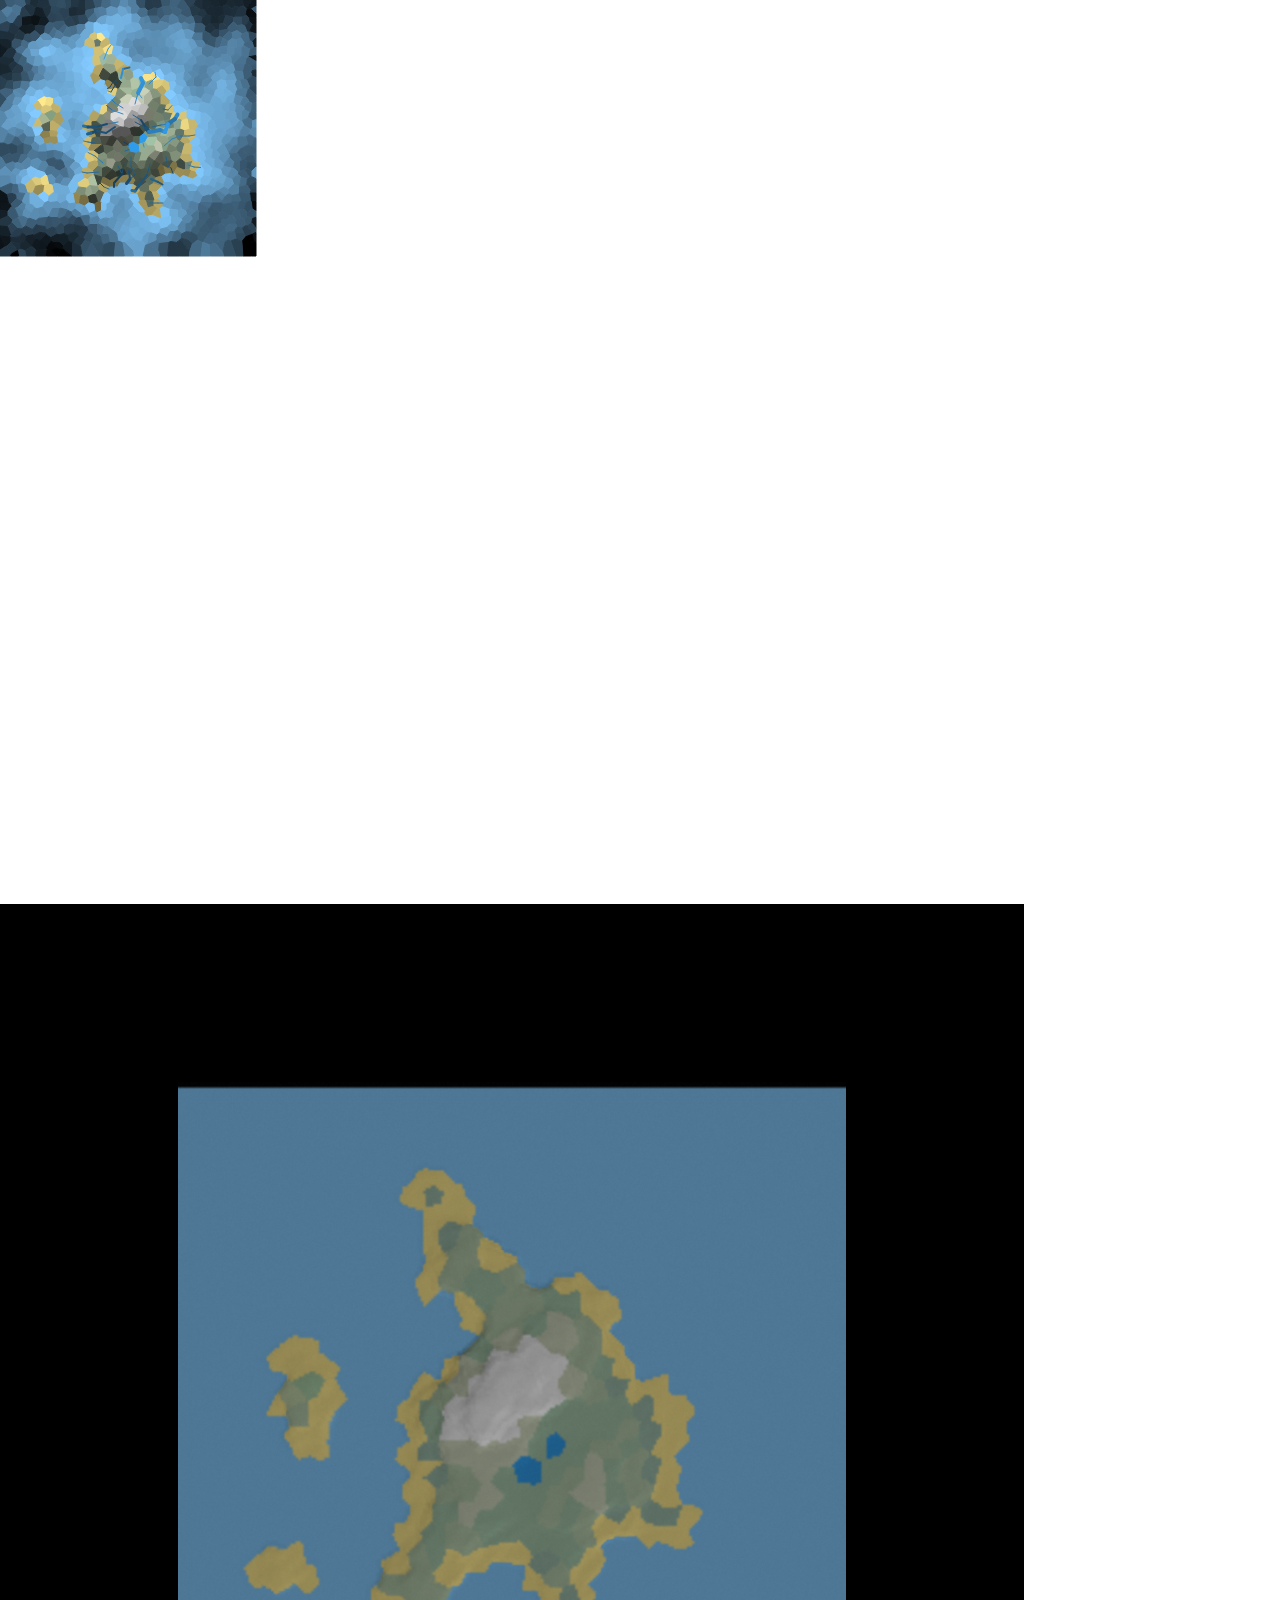
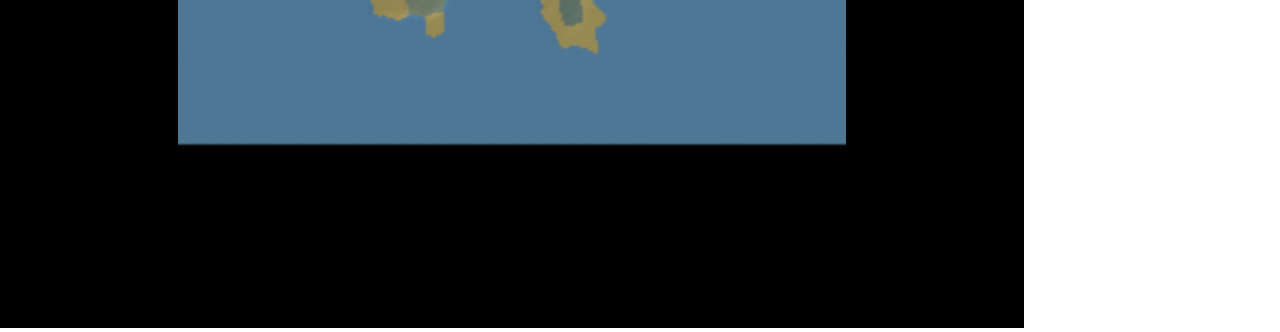
==== index.html @ a9c07492 "Update README.md and add disclaimer" ====
﻿<!DOCTYPE html>
<html>
	<head>
		<meta http-equiv="Content-Type" content="text/html; charset=utf-8"/>
		<title>Map</title>
        
        <link href="css/map.css" rel="stylesheet">

        <script type="text/javascript" src="src/libraries/rhill-voronoi-core.min.js"></script>        
        <script type="text/javascript" src="src/libraries/Simplex.js"></script>
        <script type="text/javascript" src="src/libraries/perlin.js"></script>

        <script type="text/javascript" src="src/libraries/paper.js"></script>

        <script type="text/javascript" src="src/libraries/three.js"></script>
        <script type="text/javascript" src="src/libraries/OrbitControls.js"></script>

        <script type="text/javascript" src="src/Island.js"></script>
        <script type="text/javascript" src="src/PaperRenderer.js"></script>
        <script type="text/javascript" src="src/ThreeJsRenderer.js"></script>
	</head>

	<body>
        <canvas id="paperCanvas" resize="true"></canvas>
        <canvas id="perlinNoiseCanvas" hidden="true"></canvas>
        <canvas id="threeJsCanvas" resize="true"></canvas>
        
        <script type="application/javascript">        
        window.onload = function(e) {
            var paperCanvas = document.getElementById('paperCanvas');
            var perlinNoiseCanvas = document.getElementById('perlinNoiseCanvas');
            var threeJsCanvas = document.getElementById('threeJsCanvas');

            paperCanvas.onclick = function() {
                PaperRenderer.toggleDebug();
                perlinNoiseCanvas.style.display = (perlinNoiseCanvas.style.display == 'block' ? 'none' : 'block');
            }; 

        var userConfig = {
            width: 256,
            height: 256,
            perlinWidth: 256,
            perlinHeight: 256,
            allowDebug: true, // if set to true, you can clic on the map to enter "debug" mode. Warning : debug mode is slow to initialize, set to false for faster rendering.
            nbSites: 1000, //10000, // nb of voronoi cell
            sitesDistribution: 'hexagon', // distribution of the site : random, square or hexagon
            sitesRandomisation: 80, // will move each site in a random way (in %), for the square or hexagon distribution to look more random
            nbGraphRelaxation: 0, // nb of time we apply the relaxation algo to the voronoi graph (slow !), for the random distribution to look less random
            cliffsThreshold: 0.15,
            lakesThreshold: 0.005, // lake elevation will increase by this value (* the river size) when a new river end inside
            nbRivers: 50, //(10000 / 200),
            maxRiversSize: 4,
            shading: 0.35,
            shadeOcean: true
        }

        var result = Island.generate(userConfig, perlinNoiseCanvas);        

        PaperRenderer.render(paperCanvas, result.diagram, result.sites, userConfig);        

        ThreeJsRenderer.render(threeJsCanvas, result.diagram, result.sites, userConfig);        
    };
    </script>
        <noscript>You need to enable Javascript in your browser for this page to display properly.</noscript>
	</body>
</html>
---- css/map.css ----
body {
    display: block;
    margin: 0; 
    padding: 0:
}

#island { 
    display: block;
}
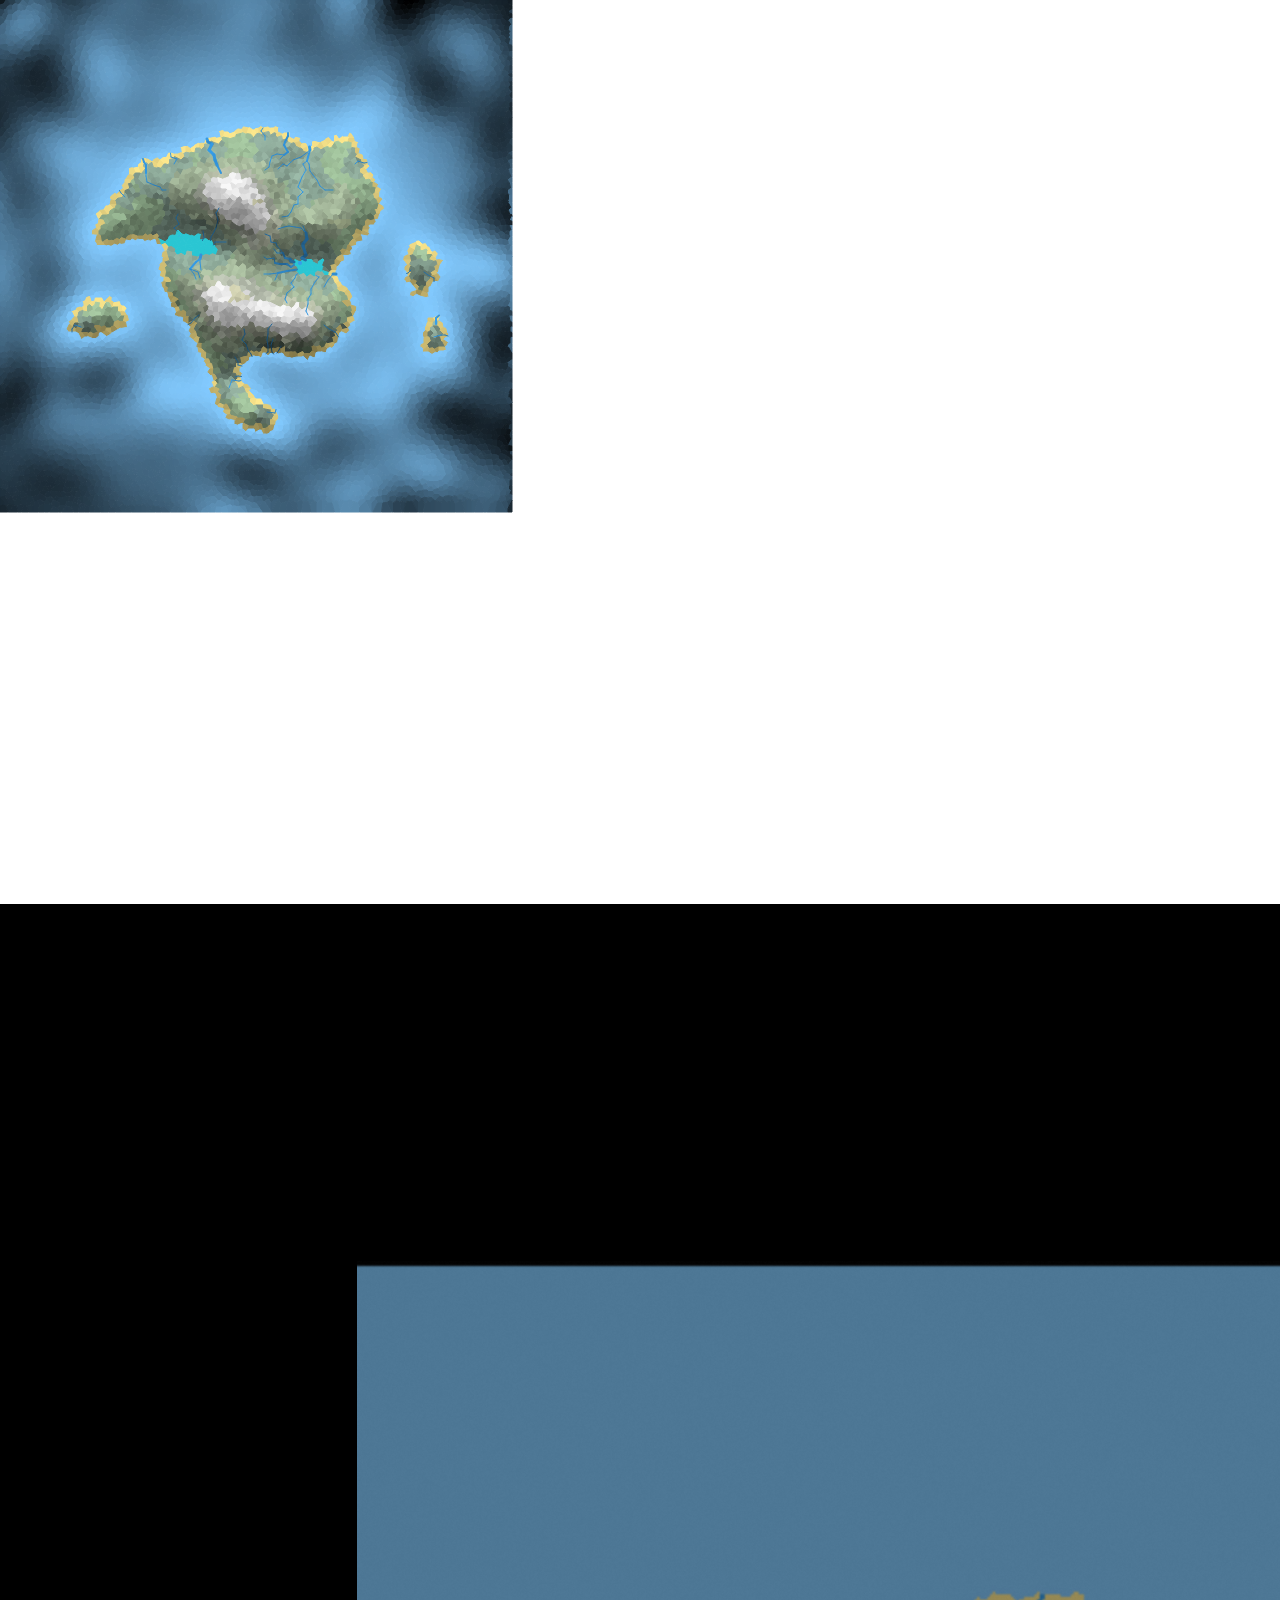
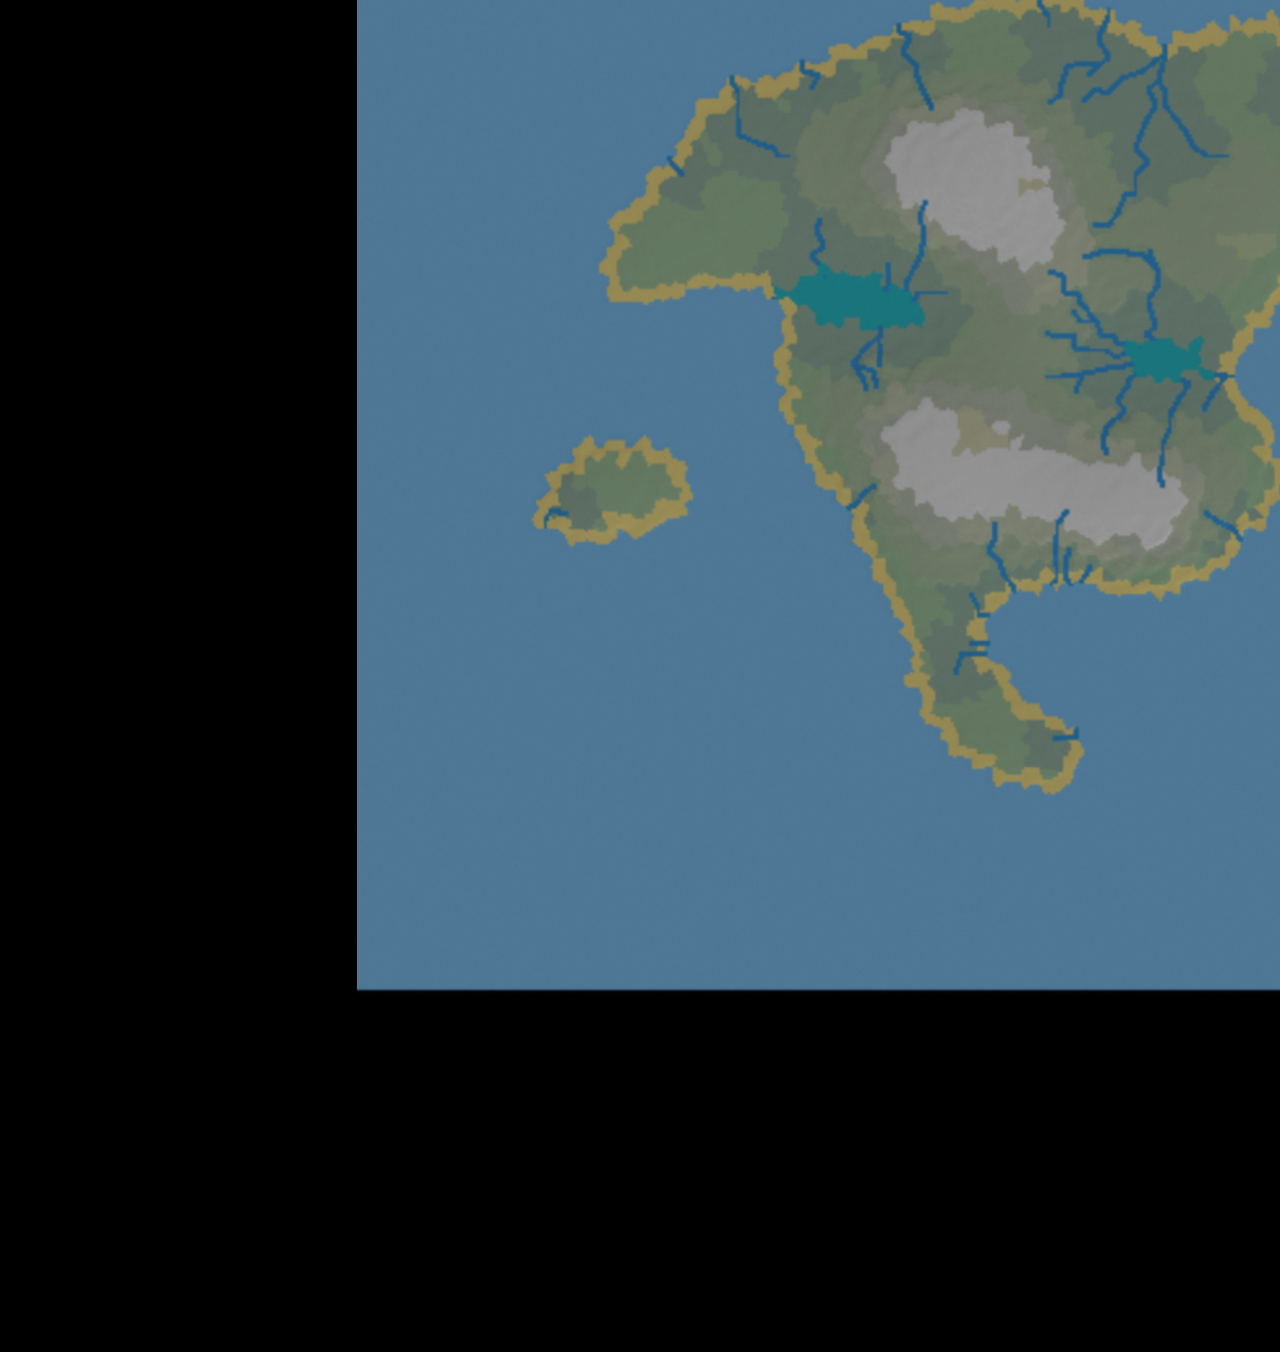
==== commit 70cc6e5d: "Rendering rivers" ====
--- a/index.html
+++ b/index.html
@@ -37,12 +37,12 @@
             }; 
 
         var userConfig = {
-            width: 256,
-            height: 256,
+            width: 512,
+            height: 512,
             perlinWidth: 256,
             perlinHeight: 256,
             allowDebug: true, // if set to true, you can clic on the map to enter "debug" mode. Warning : debug mode is slow to initialize, set to false for faster rendering.
-            nbSites: 1000, //10000, // nb of voronoi cell
+            nbSites: 10000, //10000, // nb of voronoi cell
             sitesDistribution: 'hexagon', // distribution of the site : random, square or hexagon
             sitesRandomisation: 80, // will move each site in a random way (in %), for the square or hexagon distribution to look more random
             nbGraphRelaxation: 0, // nb of time we apply the relaxation algo to the voronoi graph (slow !), for the random distribution to look less random
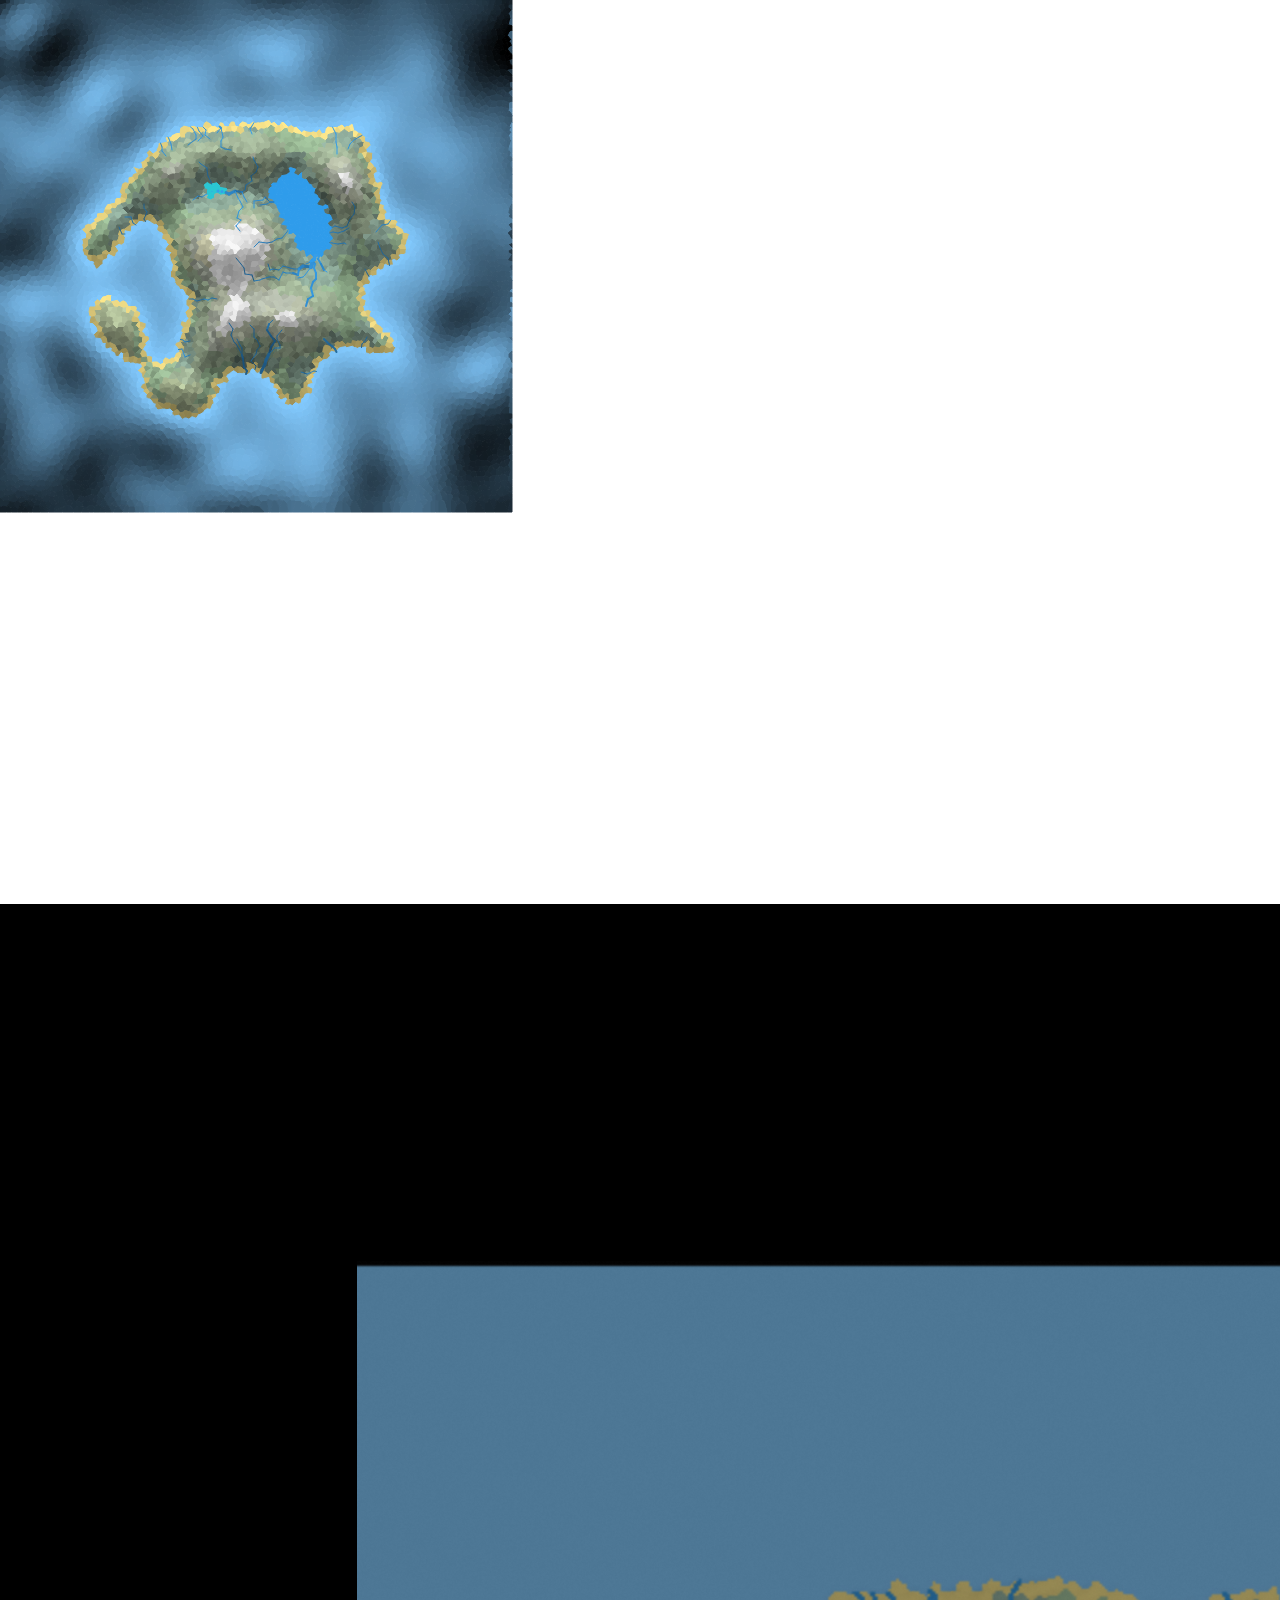
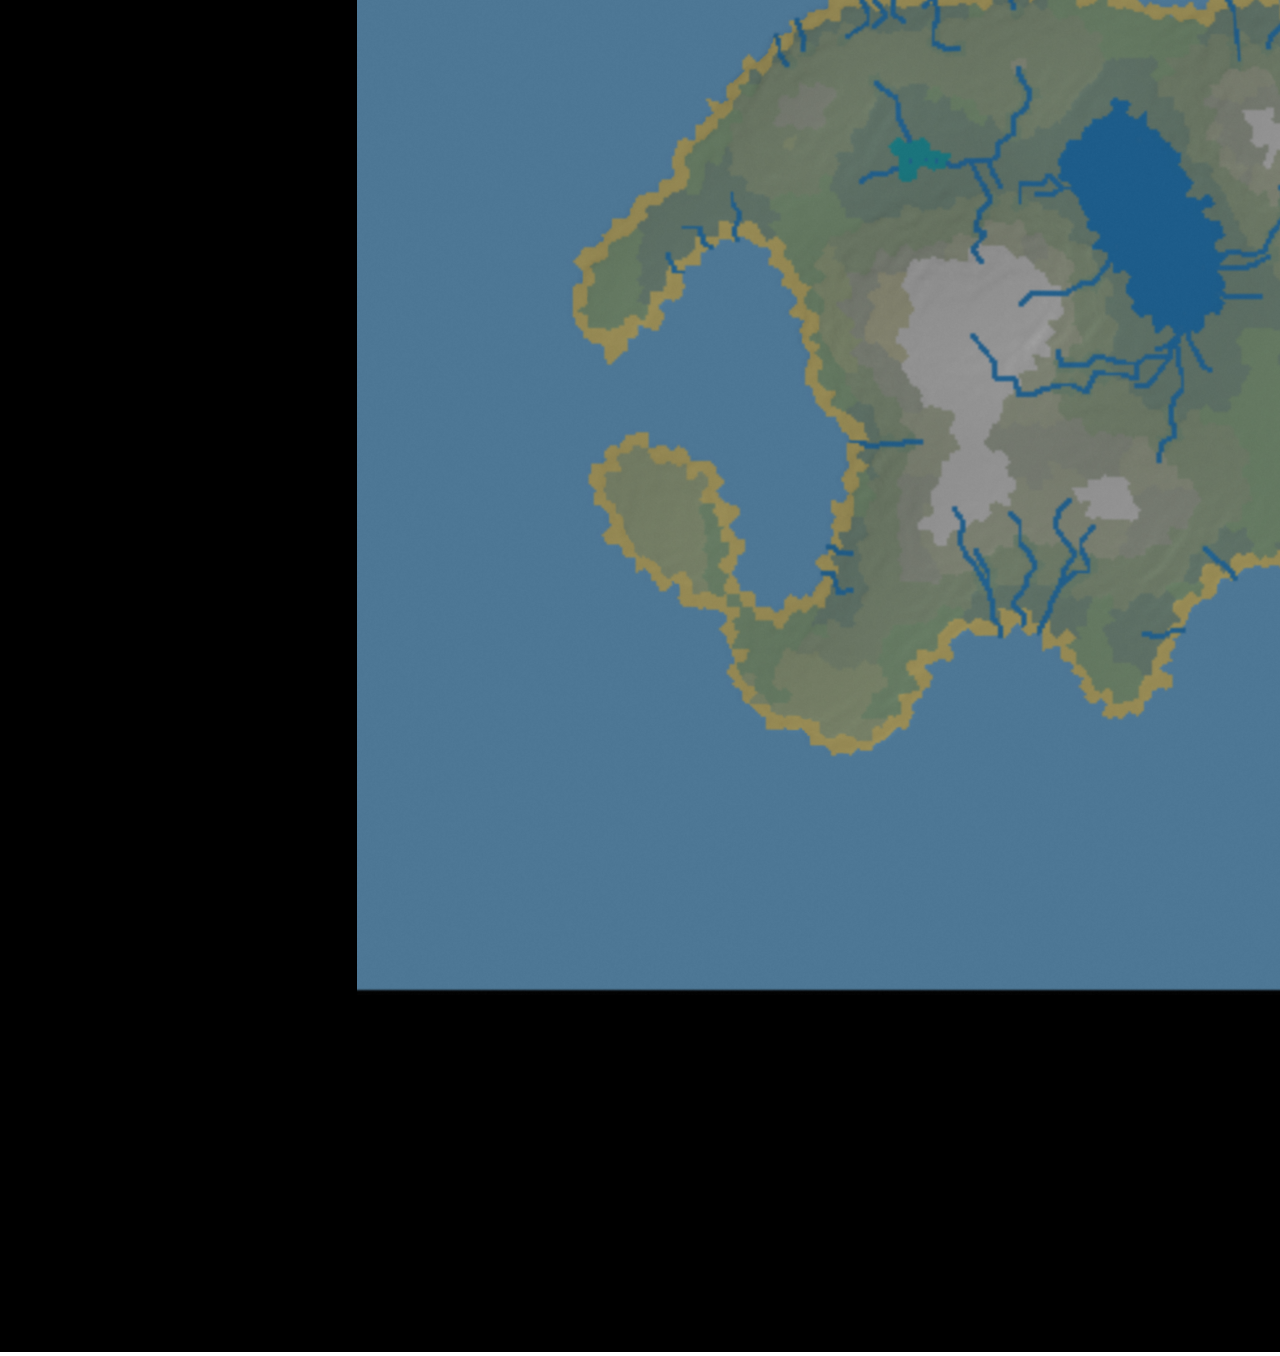
==== commit 56df5581: "Add timer to count how much time takes to render" ====
--- a/index.html
+++ b/index.html
@@ -25,7 +25,7 @@
         <canvas id="perlinNoiseCanvas" hidden="true"></canvas>
         <canvas id="threeJsCanvas" resize="true"></canvas>
         
-        <script type="application/javascript">        
+        <script type="application/javascript">
         window.onload = function(e) {
             var paperCanvas = document.getElementById('paperCanvas');
             var perlinNoiseCanvas = document.getElementById('perlinNoiseCanvas');
@@ -34,7 +34,7 @@
             paperCanvas.onclick = function() {
                 PaperRenderer.toggleDebug();
                 perlinNoiseCanvas.style.display = (perlinNoiseCanvas.style.display == 'block' ? 'none' : 'block');
-            }; 
+            };
 
         var userConfig = {
             width: 512,
@@ -54,11 +54,14 @@
             shadeOcean: true
         }
 
-        var result = Island.generate(userConfig, perlinNoiseCanvas);        
+        var result = Island.generate(userConfig, perlinNoiseCanvas);
 
-        PaperRenderer.render(paperCanvas, result.diagram, result.sites, userConfig);        
+        PaperRenderer.render(paperCanvas, result.diagram, result.sites, userConfig);
 
-        ThreeJsRenderer.render(threeJsCanvas, result.diagram, result.sites, userConfig);        
+        var rendererStartTime = new Date().getTime();
+        ThreeJsRenderer.render(threeJsCanvas, result.diagram, result.sites, userConfig);
+        var renderedTime = new Date().getTime() - rendererStartTime;
+        console.log("ThreeJsRendere took: " + renderedTime + " seconds");
     };
     </script>
         <noscript>You need to enable Javascript in your browser for this page to display properly.</noscript>
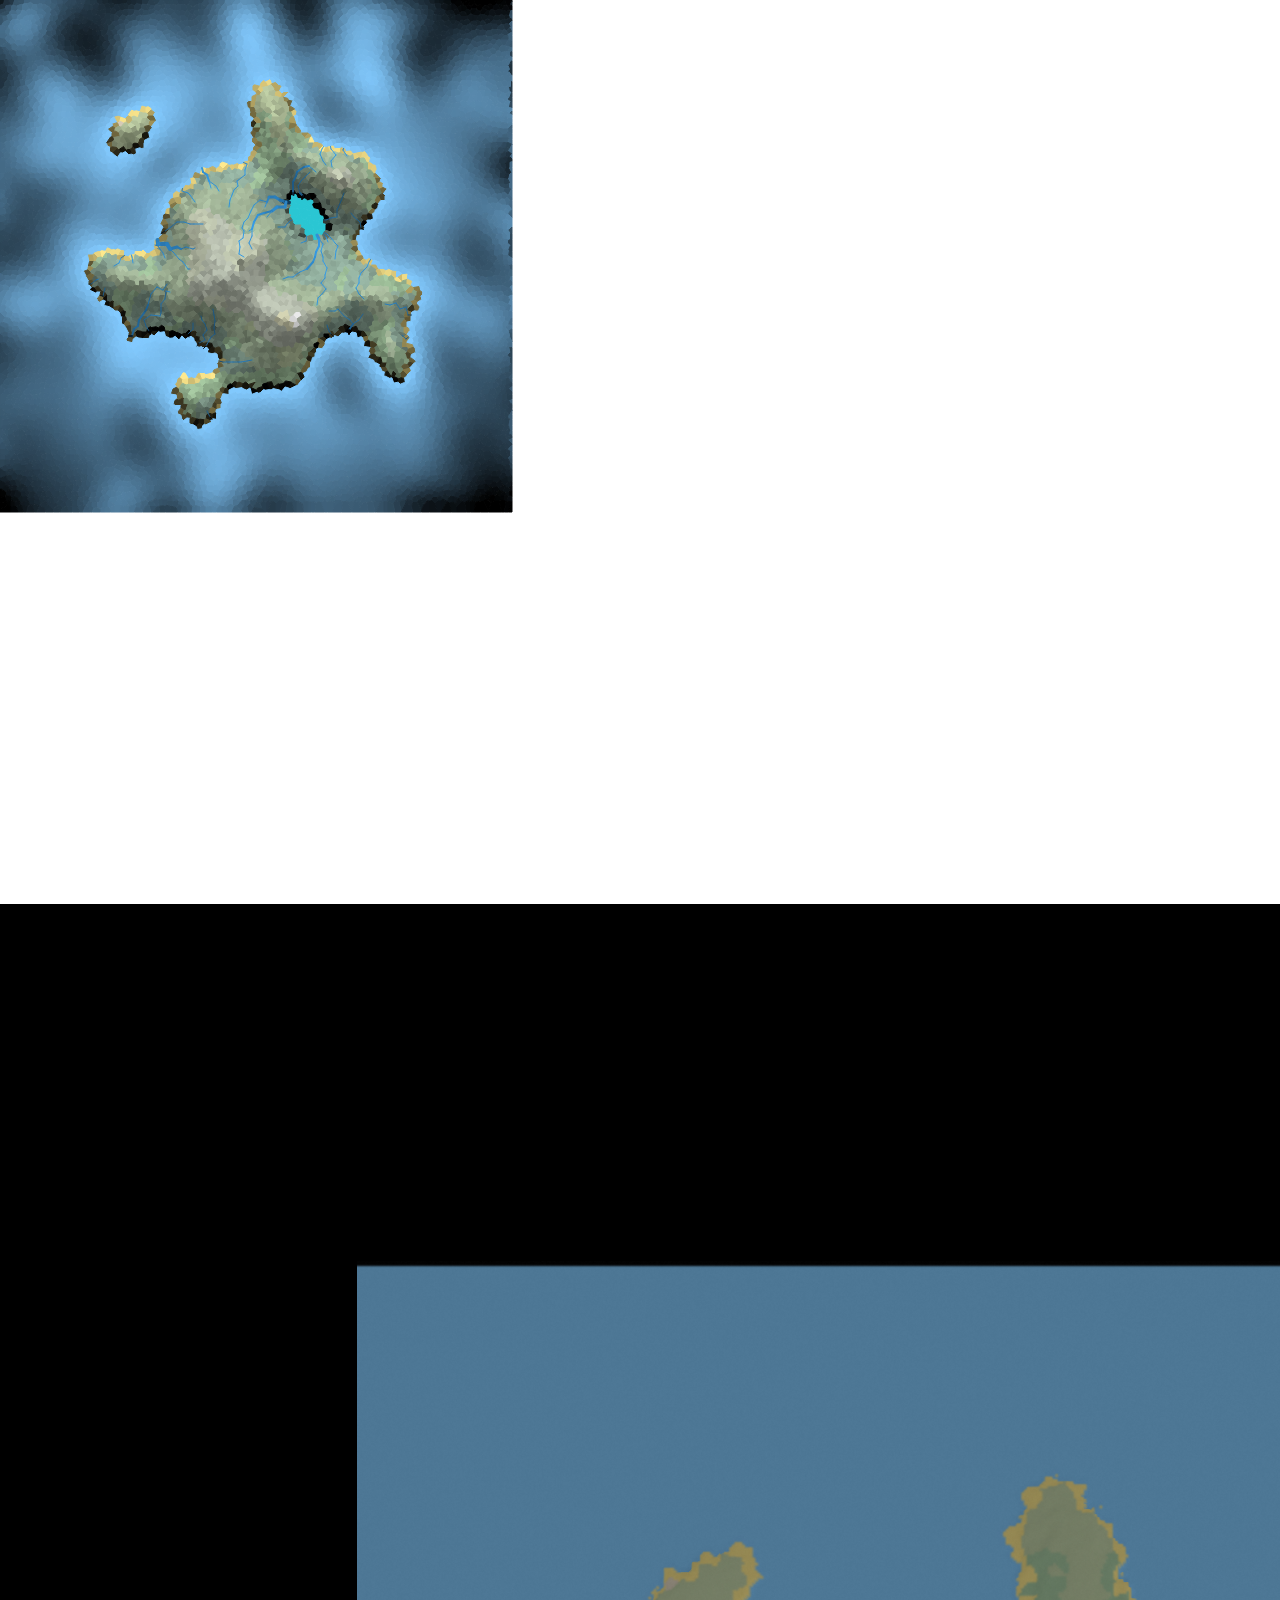
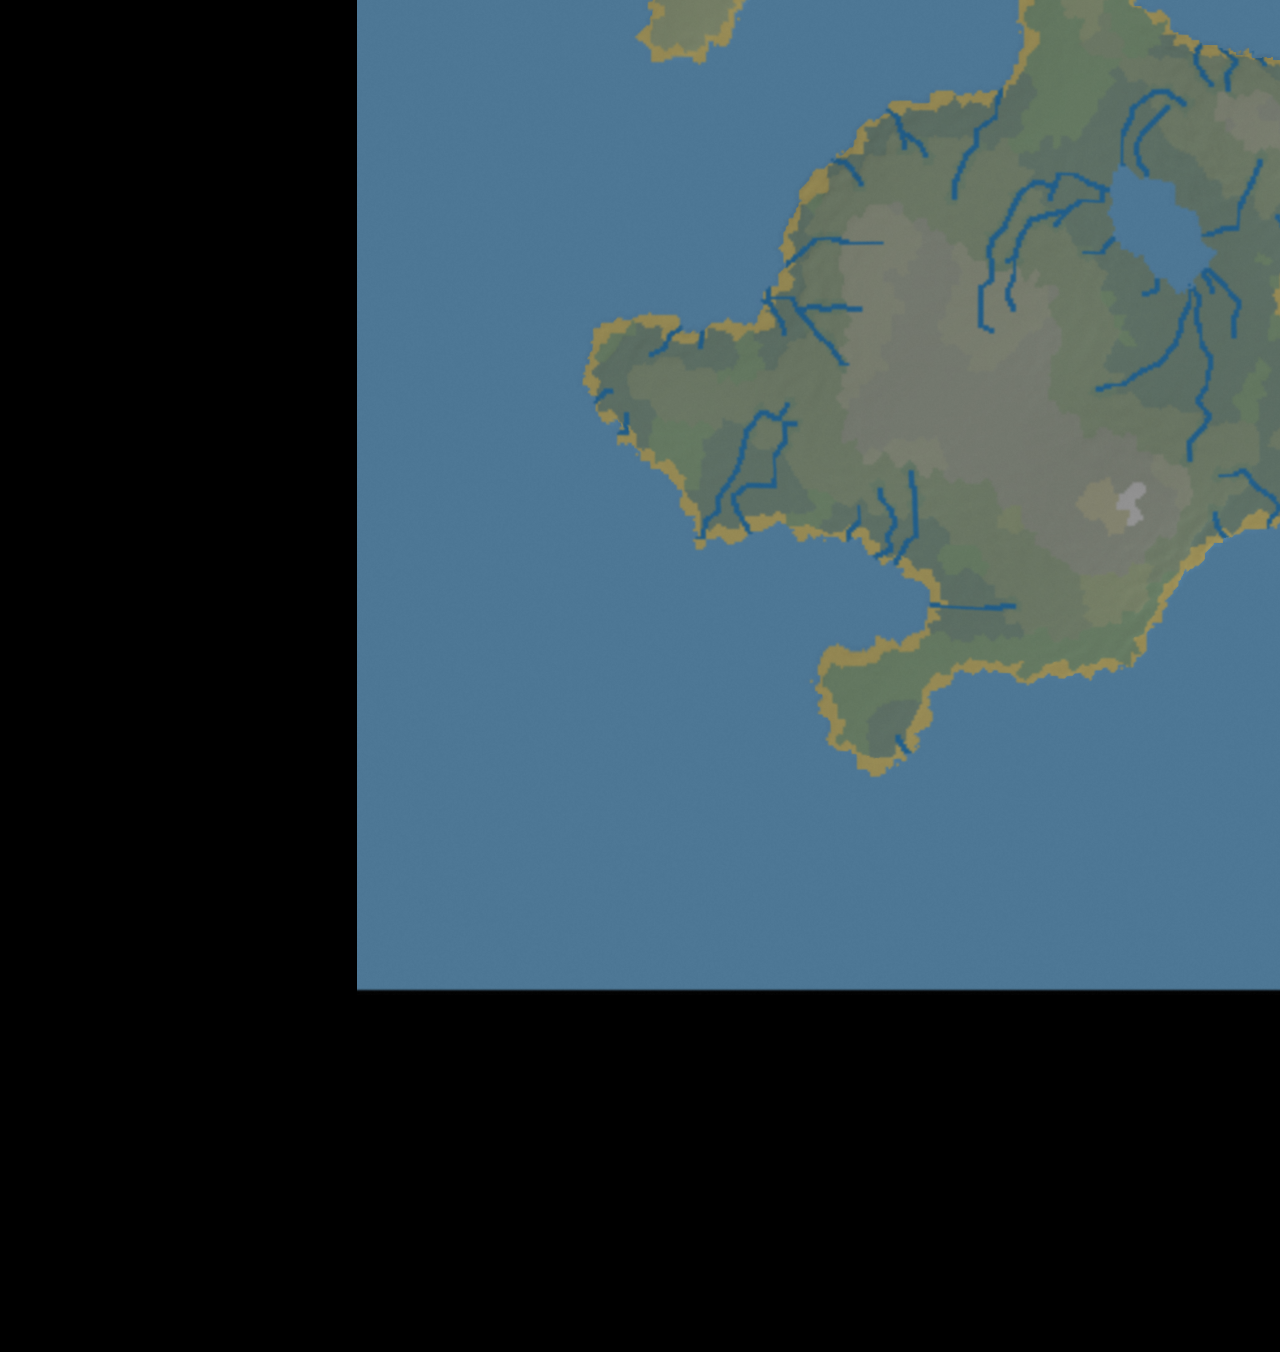
==== commit 109c2767: "Improve render process" ====
--- a/index.html
+++ b/index.html
@@ -61,7 +61,7 @@
         var rendererStartTime = new Date().getTime();
         ThreeJsRenderer.render(threeJsCanvas, result.diagram, result.sites, userConfig);
         var renderedTime = new Date().getTime() - rendererStartTime;
-        console.log("ThreeJsRendere took: " + renderedTime + " seconds");
+        console.log("ThreeJsRendere took: " + renderedTime + " miliseconds");
     };
     </script>
         <noscript>You need to enable Javascript in your browser for this page to display properly.</noscript>
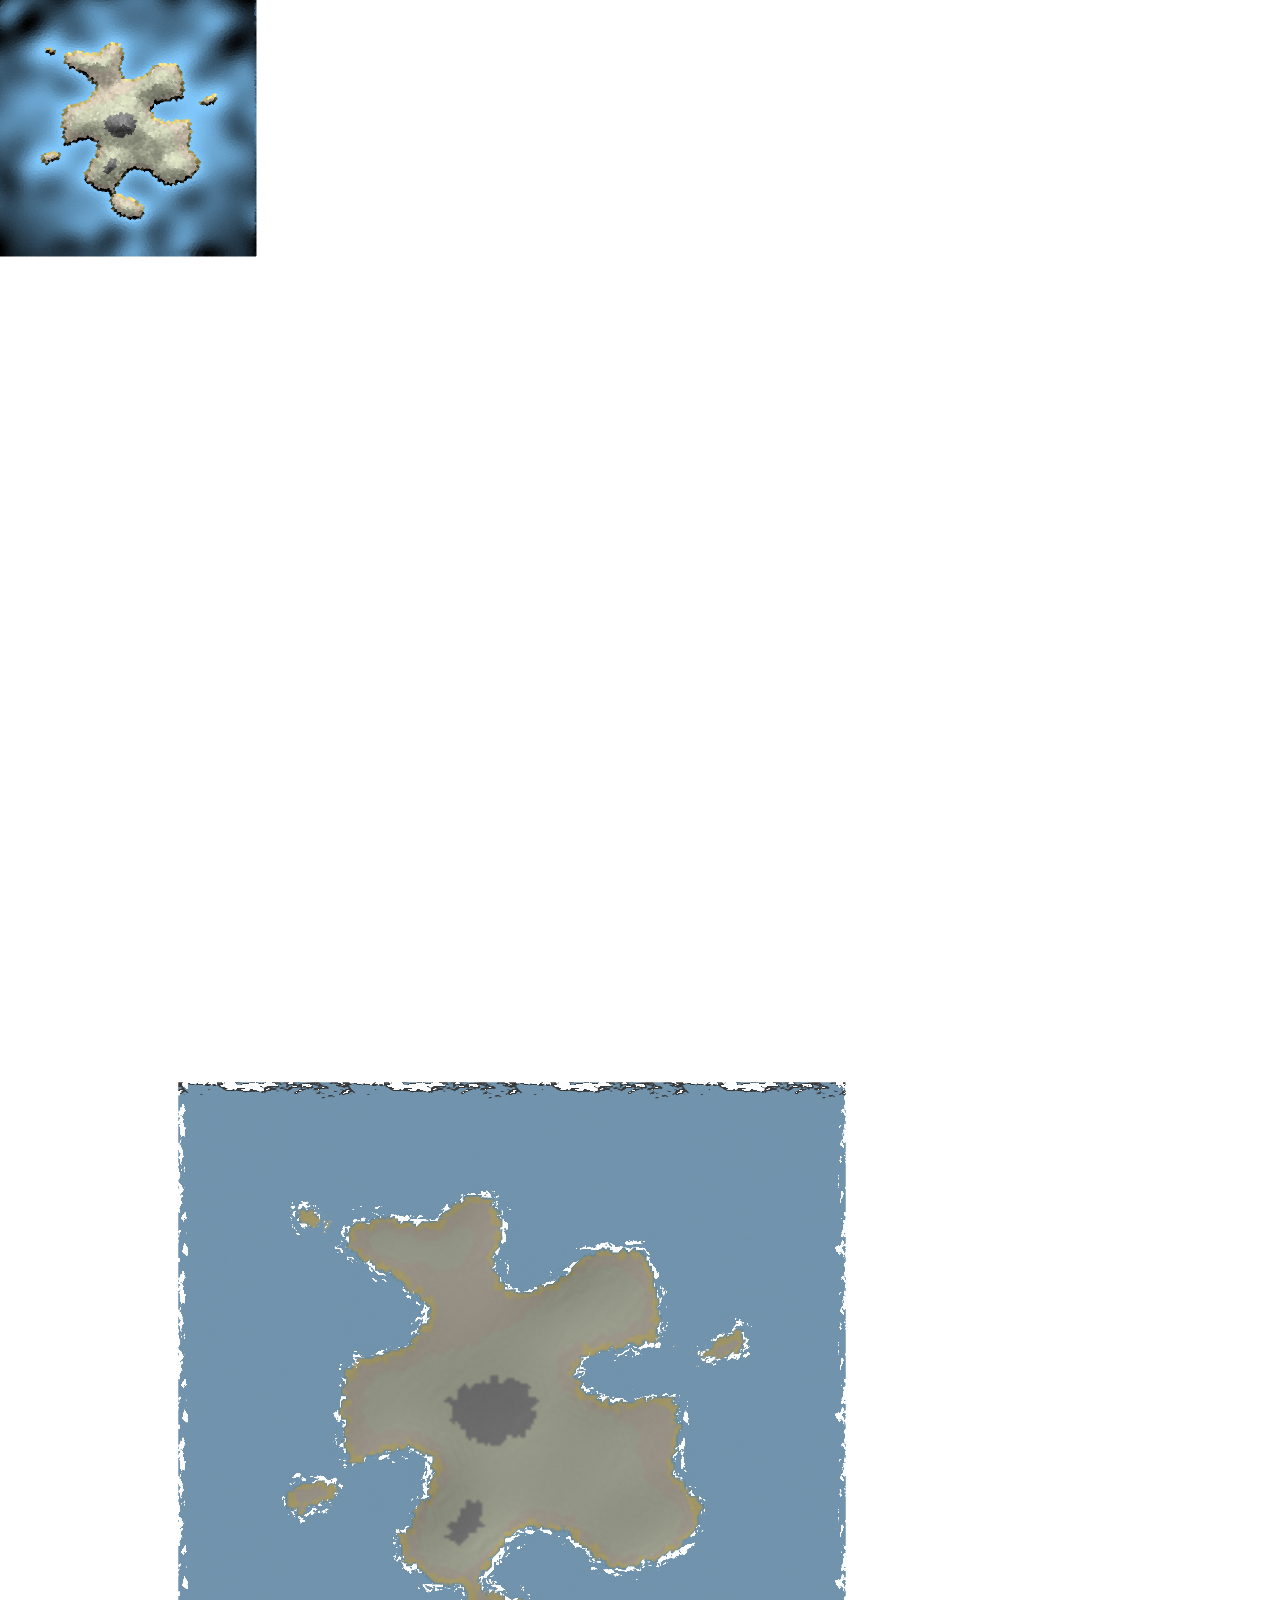
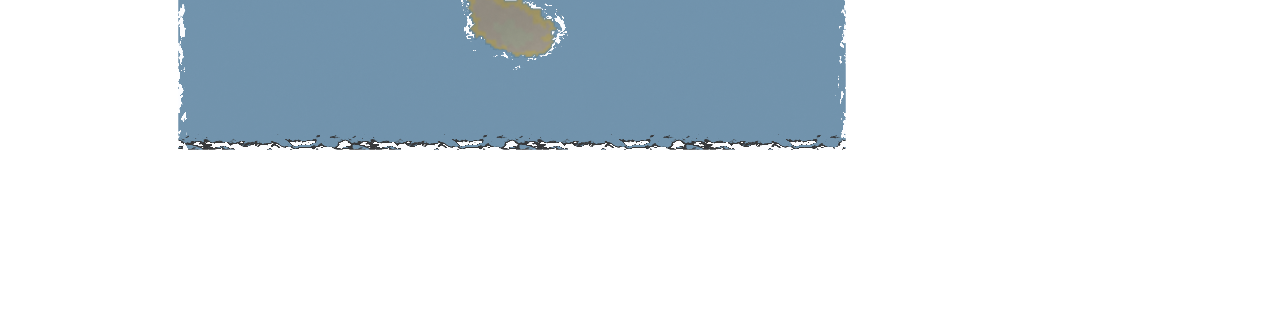
==== commit 575ae631: "Add sea effect" ====
--- a/index.html
+++ b/index.html
@@ -13,6 +13,9 @@
         <script type="text/javascript" src="src/libraries/paper.js"></script>
 
         <script type="text/javascript" src="src/libraries/three.js"></script>
+        <script type="text/javascript" src="src/libraries/water2.js"></script>
+        <script type="text/javascript" src="src/libraries/Reflector.js"></script>
+        <script type="text/javascript" src="src/libraries/Refractor.js"></script>
         <script type="text/javascript" src="src/libraries/OrbitControls.js"></script>
 
         <script type="text/javascript" src="src/Island.js"></script>
@@ -24,6 +27,39 @@
         <canvas id="paperCanvas" resize="true"></canvas>
         <canvas id="perlinNoiseCanvas" hidden="true"></canvas>
         <canvas id="threeJsCanvas" resize="true"></canvas>
+
+        <script type="x-shader/x-vertex" id="vertexShader">
+
+            varying vec3 vWorldPosition;
+
+            void main() {
+
+            vec4 worldPosition = modelMatrix * vec4( position, 1.0 );
+            vWorldPosition = worldPosition.xyz;
+
+            gl_Position = projectionMatrix * modelViewMatrix * vec4( position, 1.0 );
+
+            }
+
+        </script>
+
+        <script type="x-shader/x-fragment" id="fragmentShader">
+
+            uniform vec3 topColor;
+            uniform vec3 bottomColor;
+            uniform float offset;
+            uniform float exponent;
+
+            varying vec3 vWorldPosition;
+
+            void main() {
+
+            float h = normalize( vWorldPosition + offset ).y;
+            gl_FragColor = vec4( mix( bottomColor, topColor, max( pow( max( h , 0.0), exponent ), 0.0 ) ), 1.0 );
+
+            }
+
+        </script>
         
         <script type="application/javascript">
         window.onload = function(e) {
@@ -37,8 +73,8 @@
             };
 
         var userConfig = {
-            width: 512,
-            height: 512,
+            width: 256,
+            height: 256,
             perlinWidth: 256,
             perlinHeight: 256,
             allowDebug: true, // if set to true, you can clic on the map to enter "debug" mode. Warning : debug mode is slow to initialize, set to false for faster rendering.
@@ -48,7 +84,7 @@
             nbGraphRelaxation: 0, // nb of time we apply the relaxation algo to the voronoi graph (slow !), for the random distribution to look less random
             cliffsThreshold: 0.15,
             lakesThreshold: 0.005, // lake elevation will increase by this value (* the river size) when a new river end inside
-            nbRivers: 50, //(10000 / 200),
+            nbRivers: 0, //(10000 / 200),
             maxRiversSize: 4,
             shading: 0.35,
             shadeOcean: true
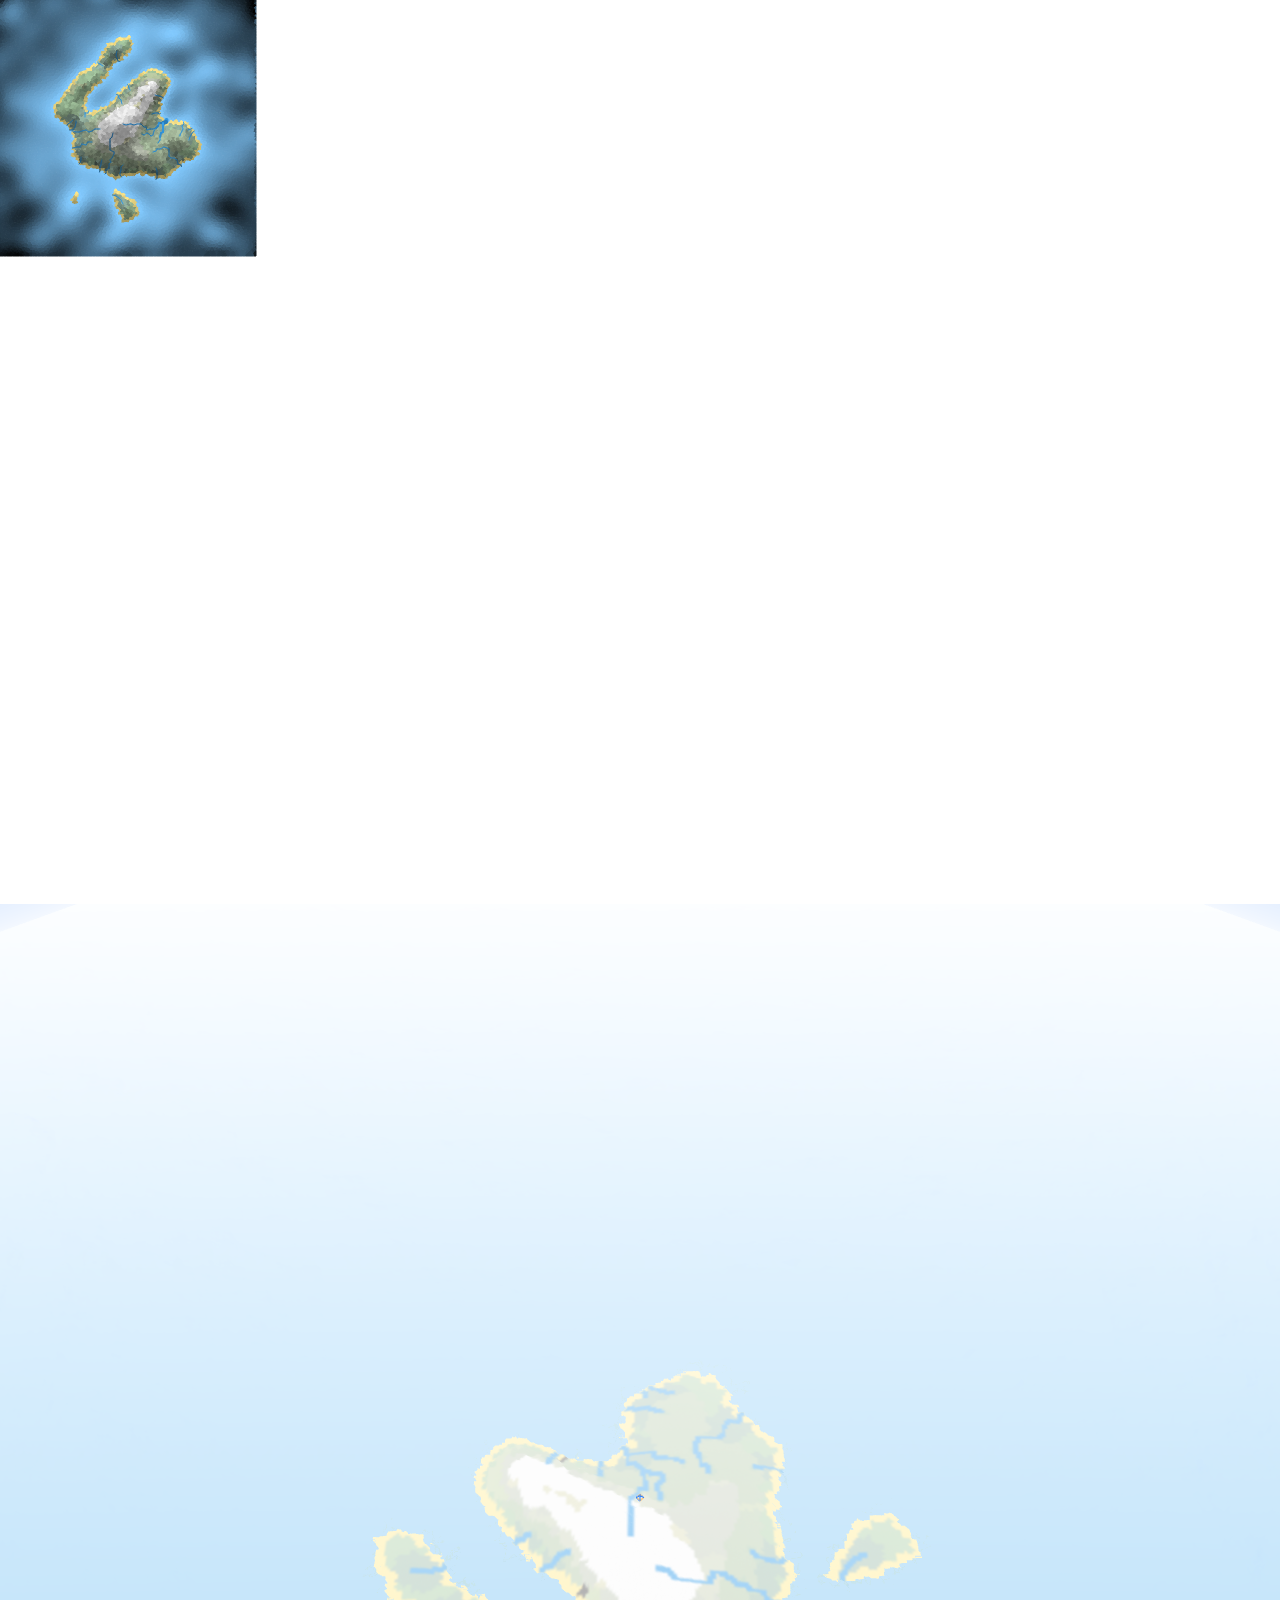
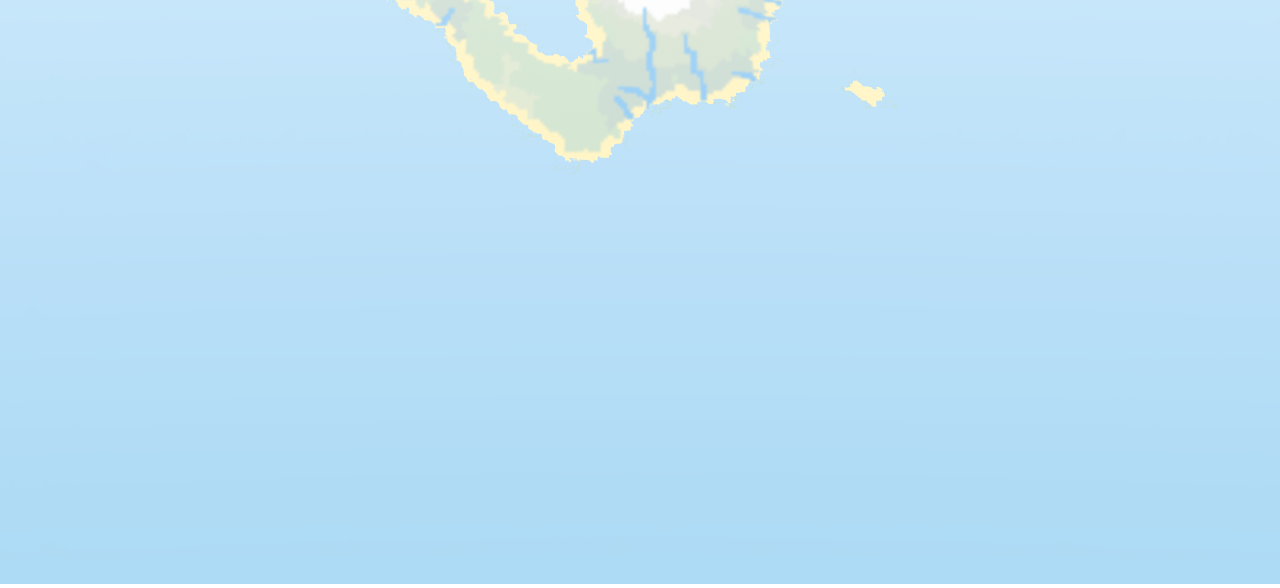
==== commit c3c3f391: "Split mesh data generator logic and Three" ====
--- a/index.html
+++ b/index.html
@@ -20,6 +20,7 @@
 
         <script type="text/javascript" src="src/Island.js"></script>
         <script type="text/javascript" src="src/PaperRenderer.js"></script>
+        <script type="text/javascript" src="src/MeshDataFactory.js"></script>        
         <script type="text/javascript" src="src/ThreeJsRenderer.js"></script>
 	</head>
 
@@ -34,10 +35,10 @@
 
             void main() {
 
-            vec4 worldPosition = modelMatrix * vec4( position, 1.0 );
-            vWorldPosition = worldPosition.xyz;
+                vec4 worldPosition = modelMatrix * vec4( position, 1.0 );
+                vWorldPosition = worldPosition.xyz;
 
-            gl_Position = projectionMatrix * modelViewMatrix * vec4( position, 1.0 );
+                gl_Position = projectionMatrix * modelViewMatrix * vec4( position, 1.0 );
 
             }
 
@@ -54,8 +55,8 @@
 
             void main() {
 
-            float h = normalize( vWorldPosition + offset ).y;
-            gl_FragColor = vec4( mix( bottomColor, topColor, max( pow( max( h , 0.0), exponent ), 0.0 ) ), 1.0 );
+                float h = normalize( vWorldPosition + offset ).y;
+                gl_FragColor = vec4( mix( bottomColor, topColor, max( pow( max( h , 0.0), exponent ), 0.0 ) ), 1.0 );
 
             }
 
@@ -77,27 +78,37 @@
             height: 256,
             perlinWidth: 256,
             perlinHeight: 256,
-            allowDebug: true, // if set to true, you can clic on the map to enter "debug" mode. Warning : debug mode is slow to initialize, set to false for faster rendering.
+            allowDebug: false, // if set to true, you can clic on the map to enter "debug" mode. Warning : debug mode is slow to initialize, set to false for faster rendering.
             nbSites: 10000, //10000, // nb of voronoi cell
             sitesDistribution: 'hexagon', // distribution of the site : random, square or hexagon
             sitesRandomisation: 80, // will move each site in a random way (in %), for the square or hexagon distribution to look more random
             nbGraphRelaxation: 0, // nb of time we apply the relaxation algo to the voronoi graph (slow !), for the random distribution to look less random
             cliffsThreshold: 0.15,
             lakesThreshold: 0.005, // lake elevation will increase by this value (* the river size) when a new river end inside
-            nbRivers: 0, //(10000 / 200),
+            nbRivers: 25, //(10000 / 200),
             maxRiversSize: 4,
             shading: 0.35,
             shadeOcean: true
         }
 
+        var islandStartTime = new Date().getTime();
         var result = Island.generate(userConfig, perlinNoiseCanvas);
+        console.log("Island generate finished in: " + eval(new Date().getTime() - islandStartTime) + " miliseconds");
 
+        var paperStartTime = new Date().getTime();
         PaperRenderer.render(paperCanvas, result.diagram, result.sites, userConfig);
+        console.log("Paper renderer finished in: " + eval(new Date().getTime() - paperStartTime) + " miliseconds");
 
-        var rendererStartTime = new Date().getTime();
-        ThreeJsRenderer.render(threeJsCanvas, result.diagram, result.sites, userConfig);
-        var renderedTime = new Date().getTime() - rendererStartTime;
-        console.log("ThreeJsRendere took: " + renderedTime + " miliseconds");
+        var meshDataFactoryStartTime = new Date().getTime();
+        var meshData = MeshDataFactory.create(result.diagram, result.sites, userConfig.width, userConfig.height);
+        console.log("Mesh data factory finished in: " + eval(new Date().getTime() - meshDataFactoryStartTime) + " miliseconds");
+
+        var threeJsStartTime = new Date().getTime();
+        ThreeJsRenderer.render(threeJsCanvas, meshData, userConfig.width, userConfig.height);
+        console.log("Three renderer finished in: " + eval(new Date().getTime() - threeJsStartTime) + " miliseconds");
+
+        //var renderedTime = new Date().getTime() - rendererStartTime;
+        console.log("Complete process finished in : " + eval(new Date().getTime() - islandStartTime) + " miliseconds");
     };
     </script>
         <noscript>You need to enable Javascript in your browser for this page to display properly.</noscript>
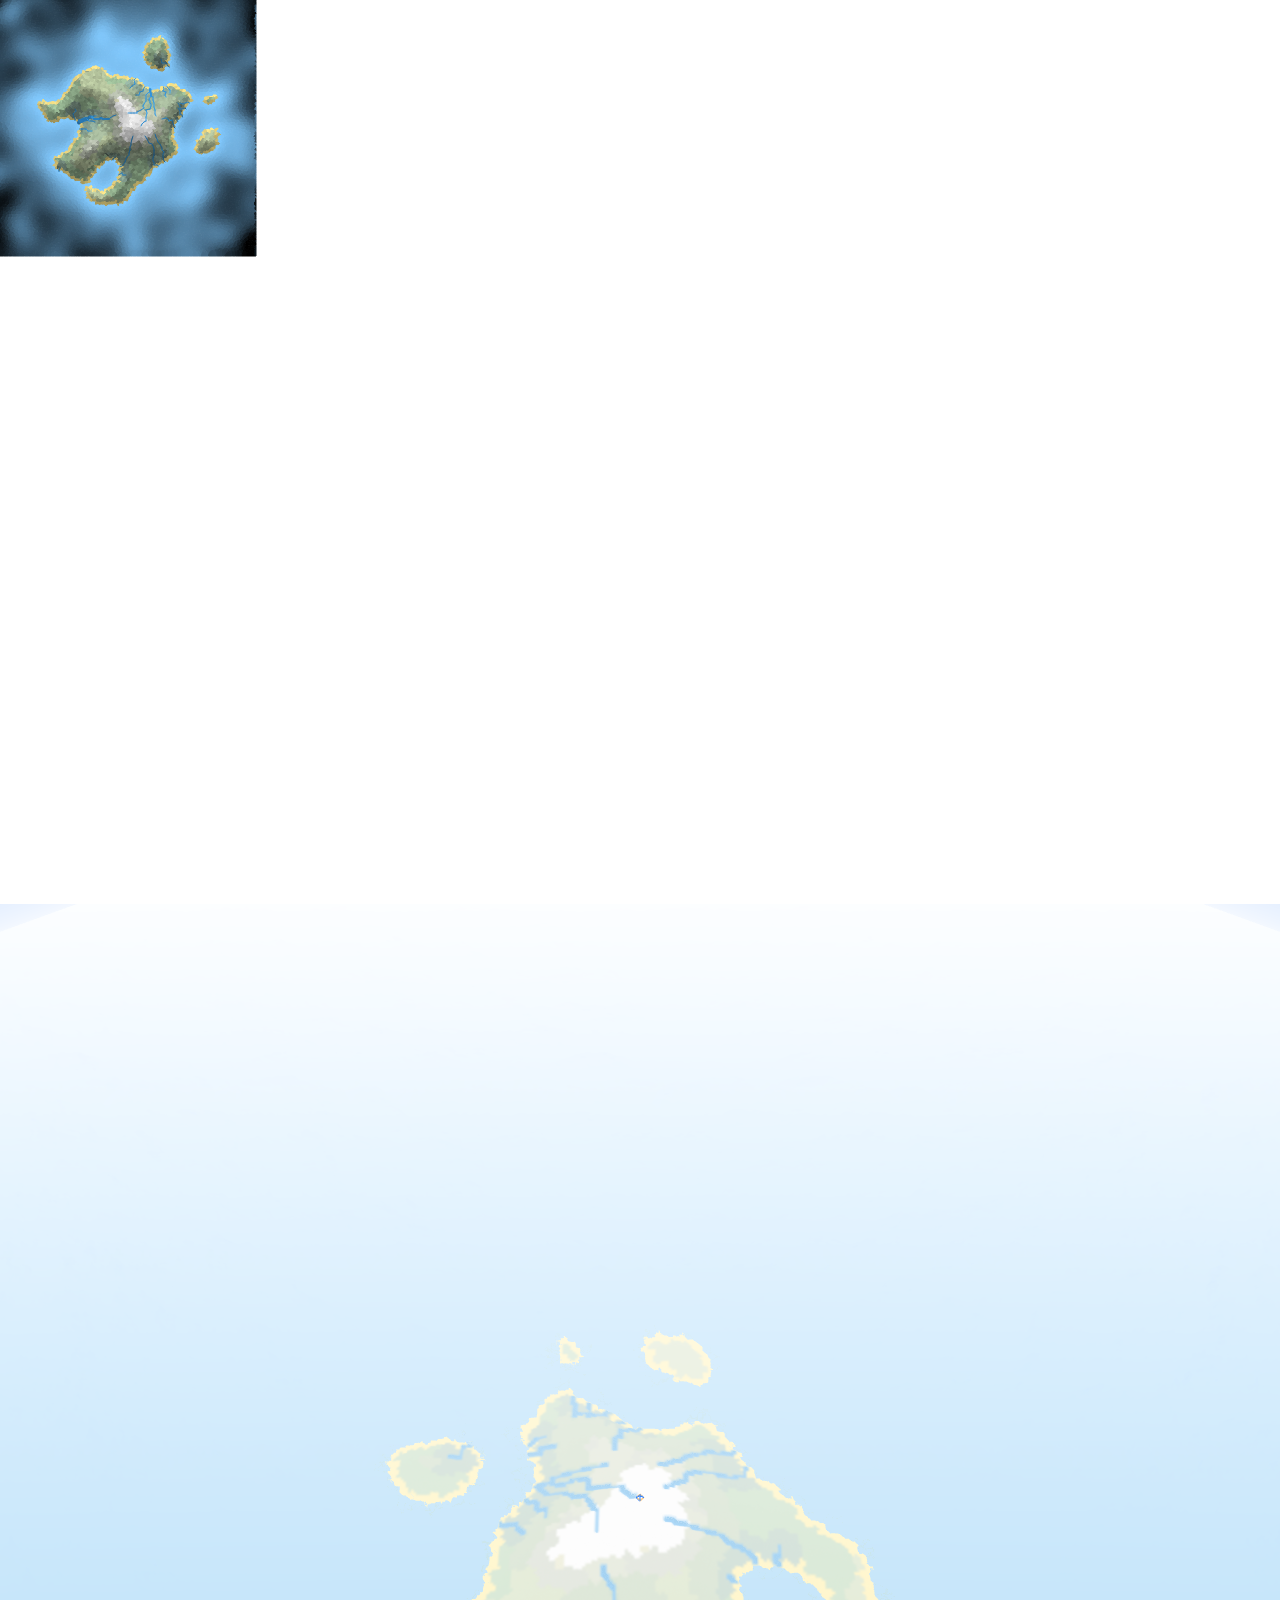
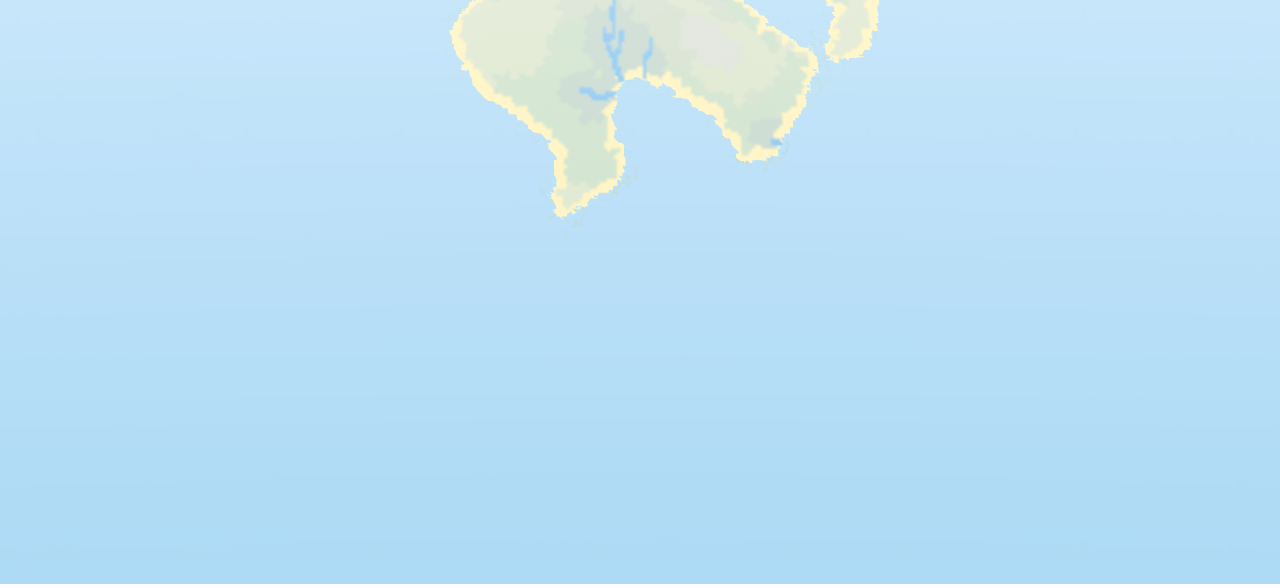
==== commit f3abec05: "Playing with river rendering" ====
--- a/index.html
+++ b/index.html
@@ -21,6 +21,7 @@
         <script type="text/javascript" src="src/Island.js"></script>
         <script type="text/javascript" src="src/PaperRenderer.js"></script>
         <script type="text/javascript" src="src/MeshDataFactory.js"></script>        
+        <script type="text/javascript" src="src/TerrainWater.js"></script>      
         <script type="text/javascript" src="src/ThreeJsRenderer.js"></script>
 	</head>
 
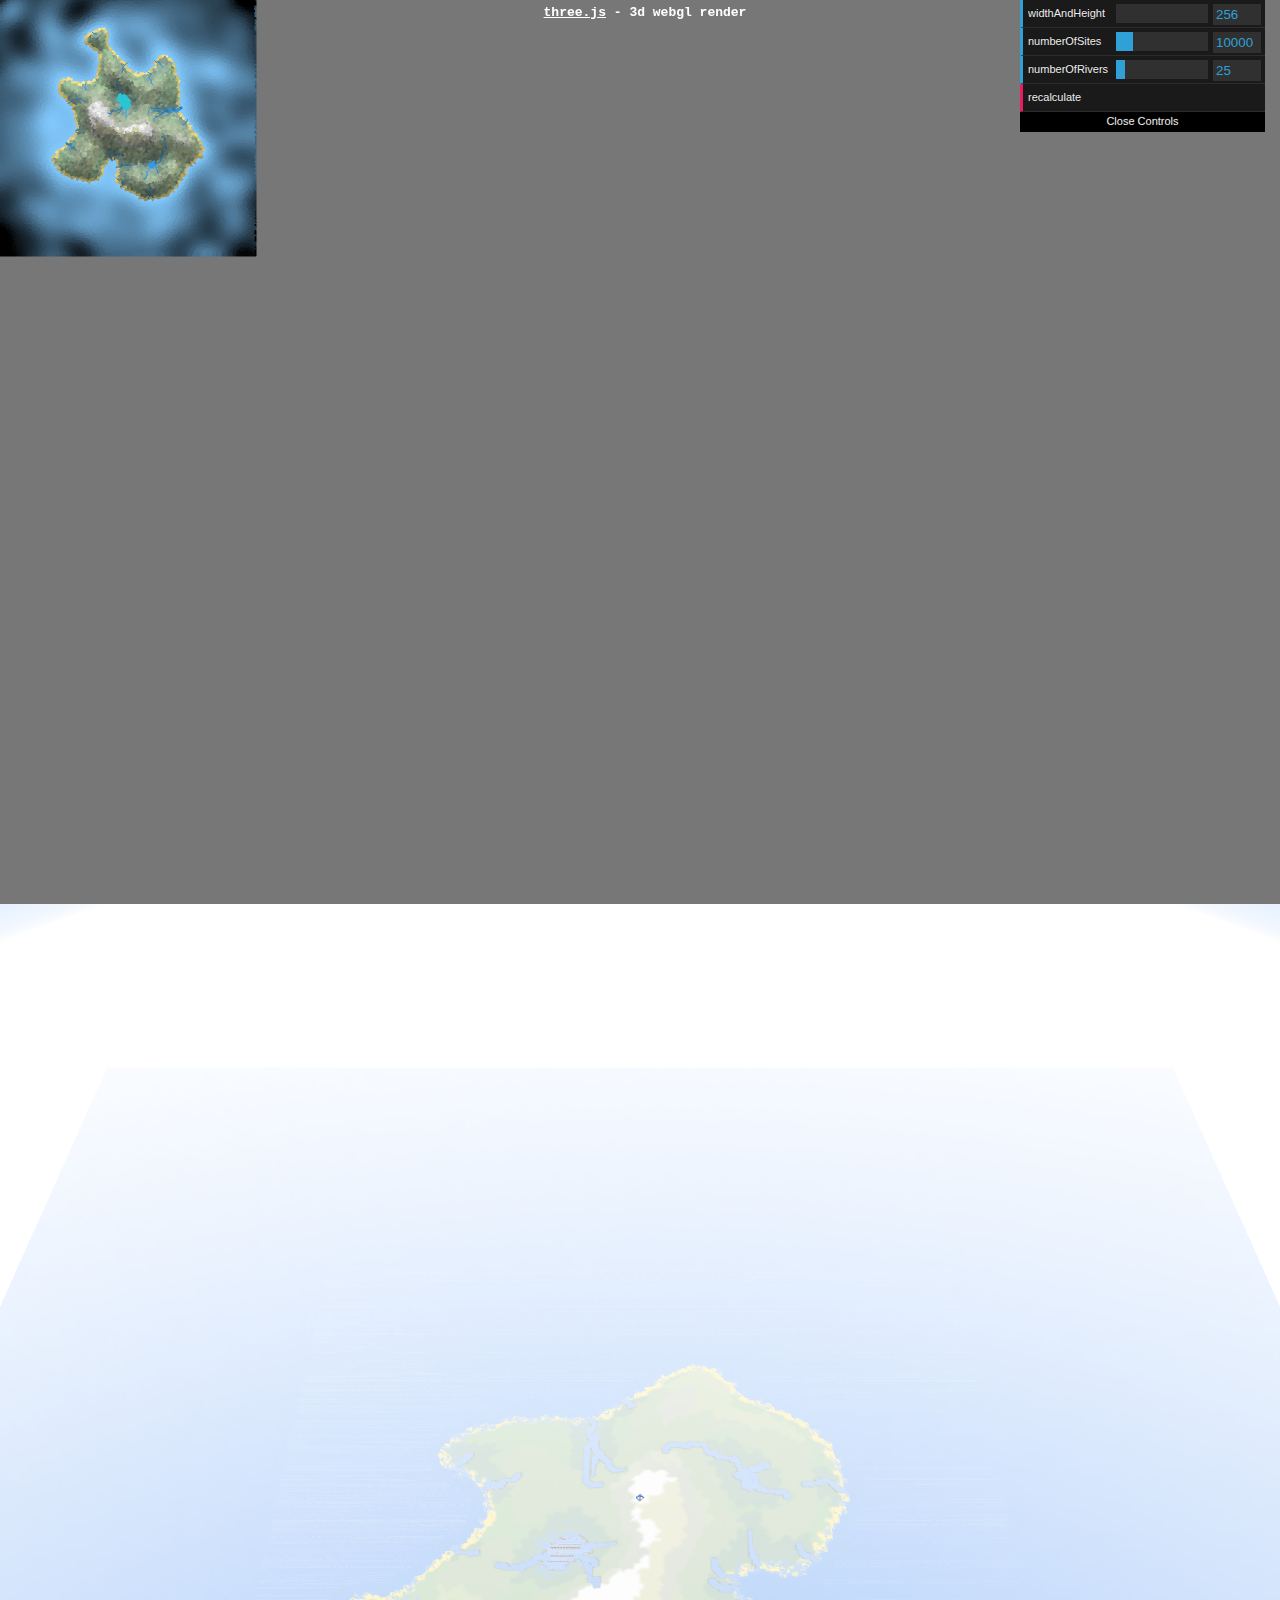
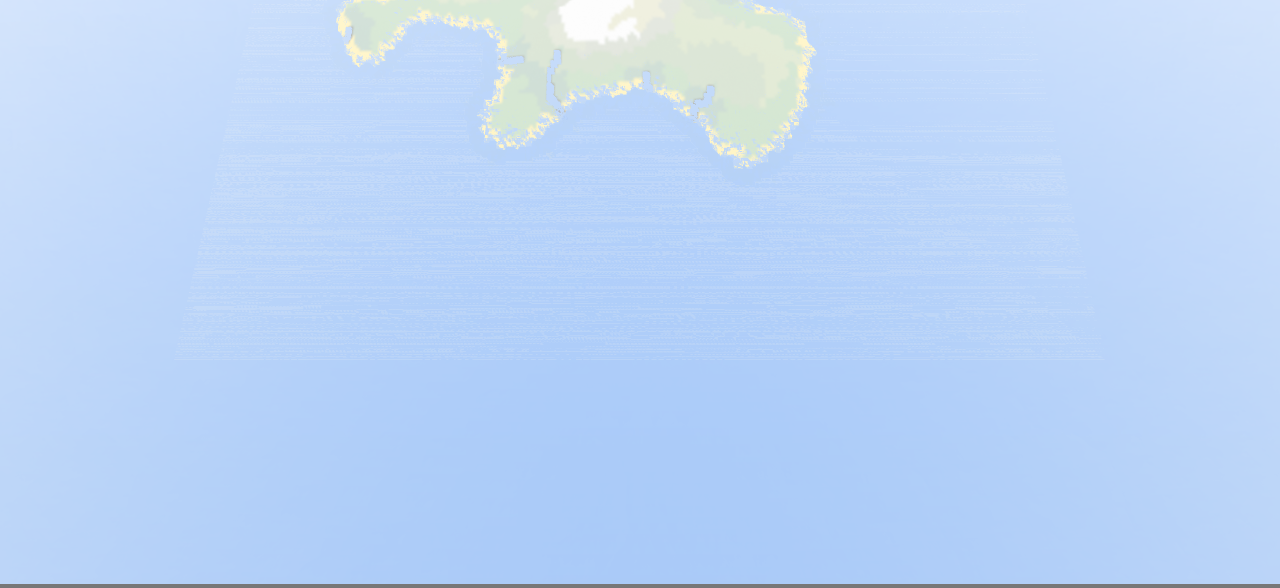
==== commit a964a655: "Add dat.gui to allow recalcualting the map and render" ====
--- a/index.html
+++ b/index.html
@@ -1,8 +1,10 @@
 ﻿<!DOCTYPE html>
 <html>
 	<head>
-		<meta http-equiv="Content-Type" content="text/html; charset=utf-8"/>
-		<title>Map</title>
+        <title>three.js - 3d webgl render</title>
+        <meta http-equiv="Content-Type" content="text/html; charset=utf-8"/>
+        <meta name="viewport" content="width=device-width, user-scalable=no, minimum-scale=1.0, maximum-scale=1.0">		
+		<title>3d webgl render</title>
         
         <link href="css/map.css" rel="stylesheet">
 
@@ -13,24 +15,35 @@
         <script type="text/javascript" src="src/libraries/paper.js"></script>
 
         <script type="text/javascript" src="src/libraries/three.js"></script>
-        <script type="text/javascript" src="src/libraries/water2.js"></script>
         <script type="text/javascript" src="src/libraries/Reflector.js"></script>
         <script type="text/javascript" src="src/libraries/Refractor.js"></script>
         <script type="text/javascript" src="src/libraries/OrbitControls.js"></script>
+        <script type="text/javascript" src="src/libraries/Detector.js"></script>
+        <script type="text/javascript" src="src/libraries/dat.gui.min.js"></script>
 
         <script type="text/javascript" src="src/Island.js"></script>
         <script type="text/javascript" src="src/PaperRenderer.js"></script>
         <script type="text/javascript" src="src/MeshDataFactory.js"></script>        
         <script type="text/javascript" src="src/TerrainWater.js"></script>      
         <script type="text/javascript" src="src/ThreeJsRenderer.js"></script>
+        <script type="text/javascript" src="src/SimpleGUI.js"></script>
+
 	</head>
 
 	<body>
+        <div id="info">
+            <a href="https://threejs.org" target="_blank" rel="noopener noreferrer">three.js</a> - 3d webgl render
+        </div>
+
+        <div id="progress" style="Display:none">
+          <div id="progressBar"></div>
+        </div>
+
         <canvas id="paperCanvas" resize="true"></canvas>
         <canvas id="perlinNoiseCanvas" hidden="true"></canvas>
         <canvas id="threeJsCanvas" resize="true"></canvas>
 
-        <script type="x-shader/x-vertex" id="vertexShader">
+        <script type="x-shader/x-vertex" id="backGroundVertexShader">
 
             varying vec3 vWorldPosition;
 
@@ -45,7 +58,7 @@
 
         </script>
 
-        <script type="x-shader/x-fragment" id="fragmentShader">
+        <script type="x-shader/x-fragment" id="backGroundfragmentShader">
 
             uniform vec3 topColor;
             uniform vec3 bottomColor;
@@ -64,9 +77,31 @@
         </script>
         
         <script type="application/javascript">
-        window.onload = function(e) {
-            var paperCanvas = document.getElementById('paperCanvas');
-            var perlinNoiseCanvas = document.getElementById('perlinNoiseCanvas');
+            if ( ! Detector.webgl ) Detector.addGetWebGLMessage();
+
+
+        function startProgress() {
+            var progress = document.getElementById("progress"); 
+            progress.style.display = 'block';
+
+            var bar = document.getElementById("progressBar"); 
+            var width = 1;
+            bar.style.width = width + '%'; 
+        }
+
+        function updateProgress(percentage) {
+            var bar = document.getElementById("progressBar"); 
+            bar.style.width = percentage + '%'; 
+        }
+
+         function finishProgress(percentage) {
+            var progress = document.getElementById("progress"); 
+            progress.style.display = 'none';
+        }
+
+        var launchProcess = function(userConfig){
+            var paperCanvas = document.getElementById('paperCanvas');            
+            var perlinNoiseCanvas = document.getElementById('perlinNoiseCanvas');            
             var threeJsCanvas = document.getElementById('threeJsCanvas');
 
             paperCanvas.onclick = function() {
@@ -74,44 +109,54 @@
                 perlinNoiseCanvas.style.display = (perlinNoiseCanvas.style.display == 'block' ? 'none' : 'block');
             };
 
-        var userConfig = {
-            width: 256,
-            height: 256,
-            perlinWidth: 256,
-            perlinHeight: 256,
-            allowDebug: false, // if set to true, you can clic on the map to enter "debug" mode. Warning : debug mode is slow to initialize, set to false for faster rendering.
-            nbSites: 10000, //10000, // nb of voronoi cell
-            sitesDistribution: 'hexagon', // distribution of the site : random, square or hexagon
-            sitesRandomisation: 80, // will move each site in a random way (in %), for the square or hexagon distribution to look more random
-            nbGraphRelaxation: 0, // nb of time we apply the relaxation algo to the voronoi graph (slow !), for the random distribution to look less random
-            cliffsThreshold: 0.15,
-            lakesThreshold: 0.005, // lake elevation will increase by this value (* the river size) when a new river end inside
-            nbRivers: 25, //(10000 / 200),
-            maxRiversSize: 4,
-            shading: 0.35,
-            shadeOcean: true
+            startProgress();
+            var islandStartTime = new Date().getTime();
+            var result = Island.generate(userConfig, perlinNoiseCanvas);
+            console.log("Island generate finished in: " + eval(new Date().getTime() - islandStartTime) + " miliseconds");
+
+            updateProgress(25);
+            var paperStartTime = new Date().getTime();
+            PaperRenderer.render(paperCanvas, result.diagram, result.sites, userConfig);
+            console.log("Paper renderer finished in: " + eval(new Date().getTime() - paperStartTime) + " miliseconds");
+
+            updateProgress(50);
+            var meshDataFactoryStartTime = new Date().getTime();
+            var meshData = MeshDataFactory.create(result.diagram, result.sites, userConfig.width, userConfig.height);
+            console.log("Mesh data factory finished in: " + eval(new Date().getTime() - meshDataFactoryStartTime) + " miliseconds");
+
+            updateProgress(75);
+            var threeJsStartTime = new Date().getTime();
+            ThreeJsRenderer.render(threeJsCanvas, meshData, userConfig.width, userConfig.height);
+            console.log("Three renderer finished in: " + eval(new Date().getTime() - threeJsStartTime) + " miliseconds");
+
+            updateProgress(100);
+            finishProgress();
+            console.log("Complete process finished in : " + eval(new Date().getTime() - islandStartTime) + " miliseconds");
         }
 
-        var islandStartTime = new Date().getTime();
-        var result = Island.generate(userConfig, perlinNoiseCanvas);
-        console.log("Island generate finished in: " + eval(new Date().getTime() - islandStartTime) + " miliseconds");
+        window.onload = function(e) {            
+            var userConfig = {
+                width: 256,
+                height: 256,
+                perlinWidth: 256,
+                perlinHeight: 256,
+                allowDebug: false, // if set to true, you can clic on the map to enter "debug" mode. Warning : debug mode is slow to initialize, set to false for faster rendering.
+                nbSites: 10000, // nb of voronoi cell
+                sitesDistribution: 'hexagon', // distribution of the site : random, square or hexagon
+                sitesRandomisation: 80, // will move each site in a random way (in %), for the square or hexagon distribution to look more random
+                nbGraphRelaxation: 0, // nb of time we apply the relaxation algo to the voronoi graph (slow !), for the random distribution to look less random
+                cliffsThreshold: 0.15,
+                lakesThreshold: 0.005, // lake elevation will increase by this value (* the river size) when a new river end inside
+                nbRivers: 25, //(10000 / 200),
+                maxRiversSize: 4,
+                shading: 0.35,
+                shadeOcean: true
+            }
 
-        var paperStartTime = new Date().getTime();
-        PaperRenderer.render(paperCanvas, result.diagram, result.sites, userConfig);
-        console.log("Paper renderer finished in: " + eval(new Date().getTime() - paperStartTime) + " miliseconds");
-
-        var meshDataFactoryStartTime = new Date().getTime();
-        var meshData = MeshDataFactory.create(result.diagram, result.sites, userConfig.width, userConfig.height);
-        console.log("Mesh data factory finished in: " + eval(new Date().getTime() - meshDataFactoryStartTime) + " miliseconds");
-
-        var threeJsStartTime = new Date().getTime();
-        ThreeJsRenderer.render(threeJsCanvas, meshData, userConfig.width, userConfig.height);
-        console.log("Three renderer finished in: " + eval(new Date().getTime() - threeJsStartTime) + " miliseconds");
-
-        //var renderedTime = new Date().getTime() - rendererStartTime;
-        console.log("Complete process finished in : " + eval(new Date().getTime() - islandStartTime) + " miliseconds");
-    };
-    </script>
+            this.launchProcess(userConfig);
+            SimpleGUI.create(userConfig, this.launchProcess);
+        };
+        </script>
         <noscript>You need to enable Javascript in your browser for this page to display properly.</noscript>
 	</body>
 </html>--- a/css/map.css
+++ b/css/map.css
@@ -1,9 +1,38 @@
 body {
-    display: block;
-    margin: 0; 
-    padding: 0:
+    background: #777;
+    padding: 0;
+    margin: 0;
+    font-weight: bold;
+    /* overflow: hidden; */
 }
 
-#island { 
-    display: block;
-} +#info {
+    position: absolute;
+    top: 0px;
+    width: 100%;
+    color: #ffffff;
+    padding: 5px;
+    font-family: Monospace;
+    font-size: 13px;
+    text-align: center;
+}
+
+#progress {
+    position: absolute;
+    top: 50%;
+    width: 100%;
+    background-color: grey;
+}
+
+#progressBar {
+    width: 1%;
+    height: 30px;
+    background-color: green;
+    font-family: Monospace;
+    font-size: 13px;
+    text-align: center;
+}
+
+a {
+    color: #ffffff;
+}